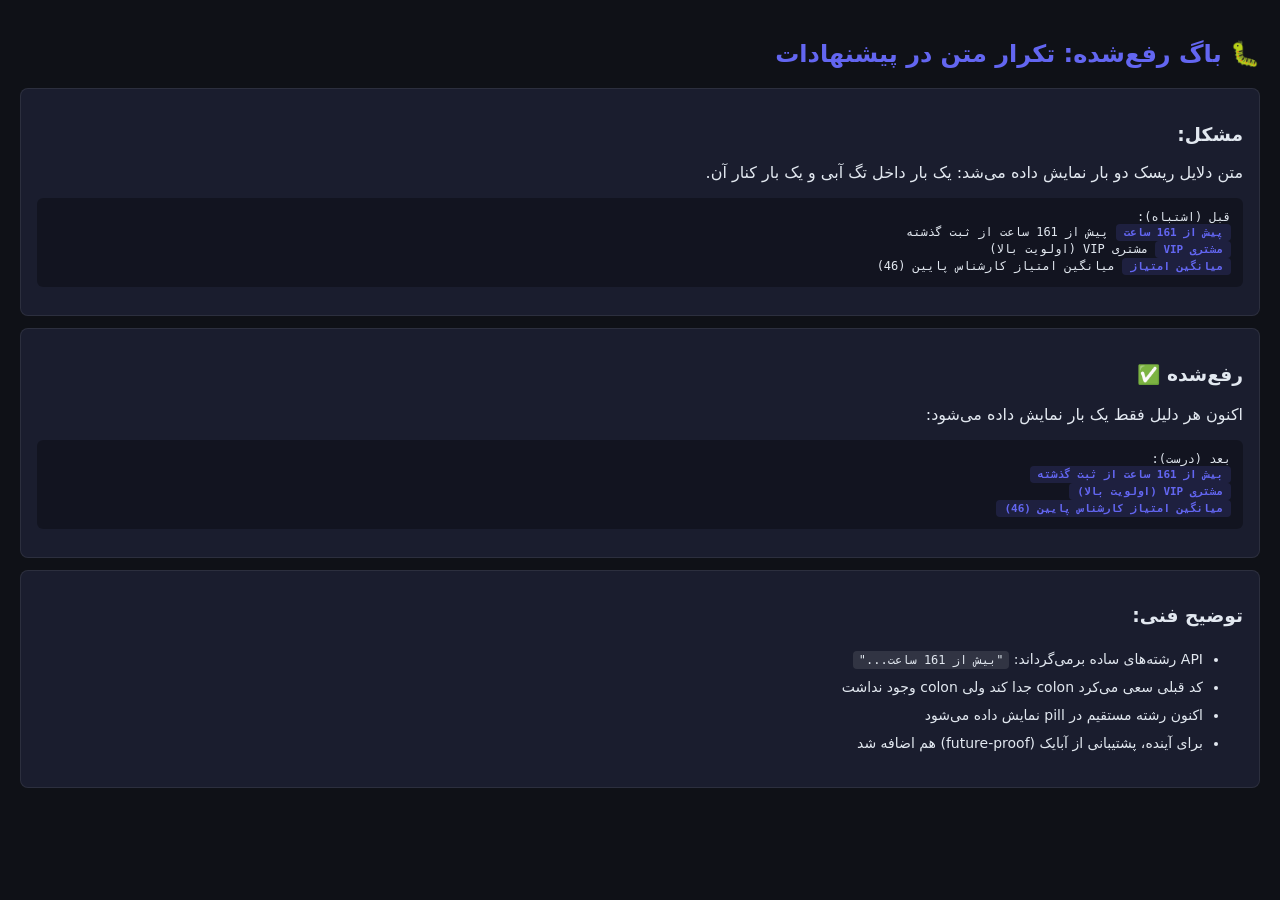
==== static/bugfix-rec.html @ 94ff7769 "fix: recommendation rendering - show single pill per reason, not duplicate text" ====
<!DOCTYPE html>
<html lang="fa" dir="rtl">
<head>
<meta charset="UTF-8">
<meta name="viewport" content="width=device-width, initial-scale=1.0">
<title>تست تکرار - پیشنهادات QA</title>
<style>
body { font-family: system-ui; background: #0f1117; color: #e2e8f0; margin: 0; padding: 20px; }
.card { background: #1a1d2e; border: 1px solid rgba(255,255,255,0.08); border-radius: 8px; padding: 16px; margin-bottom: 12px; }
h2 { color: #6366f1; }
.rec-card { background: var(--surface); border: 1px solid var(--border); border-radius: var(--radius); padding: 16px; margin-bottom: 16px; }
.factor-pill { display: inline-block; padding: 2px 8px; border-radius: 4px; background: rgba(99,102,241,0.15); color: #6366f1; font-size: 11px; font-weight: 600; }
.factors { list-style: none; padding: 0; margin: 8px 0; }
.factors li { padding: 6px 0; border-bottom: 1px solid rgba(255,255,255,0.05); }
.factors li:last-child { border-bottom: none; }
.test-item { padding: 12px; border-bottom: 1px solid rgba(255,255,255,0.05); }
.ok { color: #22c55e; }
.fail { color: #ef4444; }
code { background: rgba(255,255,255,0.1); padding: 2px 6px; border-radius: 4px; font-size: 12px; }
</style>
</head>
<body>
<h2>🐛 باگ رفع‌شده: تکرار متن در پیشنهادات</h2>
<div class="card">
<h3>مشکل:</h3>
<p style="color: var(--text-muted)">متن دلایل ریسک دو بار نمایش داده می‌شد: یک بار داخل تگ آبی و یک بار کنار آن.</p>
<pre style="background: rgba(0,0,0,0.3); padding: 12px; border-radius: 6px; font-size: 12px; overflow-x: auto;">
قبل (اشتباه):
<span class="factor-pill">پیش از 161 ساعت</span> پیش از 161 ساعت از ثبت گذشته
<span class="factor-pill">مشتری VIP</span> مشتری VIP (اولویت بالا)
<span class="factor-pill">میانگین امتیاز</span> میانگین امتیاز کارشناس پایین (46)
</pre>
</div>
<div class="card">
<h3>رفع‌شده ✅</h3>
<p style="color: var(--text-muted)">اکنون هر دلیل فقط یک بار نمایش داده می‌شود:</p>
<pre style="background: rgba(0,0,0,0.3); padding: 12px; border-radius: 6px; font-size: 12px; overflow-x: auto;">
بعد (درست):
<span class="factor-pill">بیش از 161 ساعت از ثبت گذشته</span>
<span class="factor-pill">مشتری VIP (اولویت بالا)</span>
<span class="factor-pill">میانگین امتیاز کارشناس پایین (46)</span>
</pre>
</div>
<div class="card">
<h3>توضیح فنی:</h3>
<ul style="color: var(--text-muted); font-size: 14px; line-height: 2">
<li>API رشته‌های ساده برمی‌گرداند: <code>"بیش از 161 ساعت..."</code></li>
<li>کد قبلی سعی می‌کرد colon جدا کند ولی colon وجود نداشت</li>
<li>اکنون رشته مستقیم در pill نمایش داده می‌شود</li>
<li>برای آینده، پشتیبانی از آبایک (future-proof) هم اضافه شد</li>
</ul>
</div>
</body>
</html>
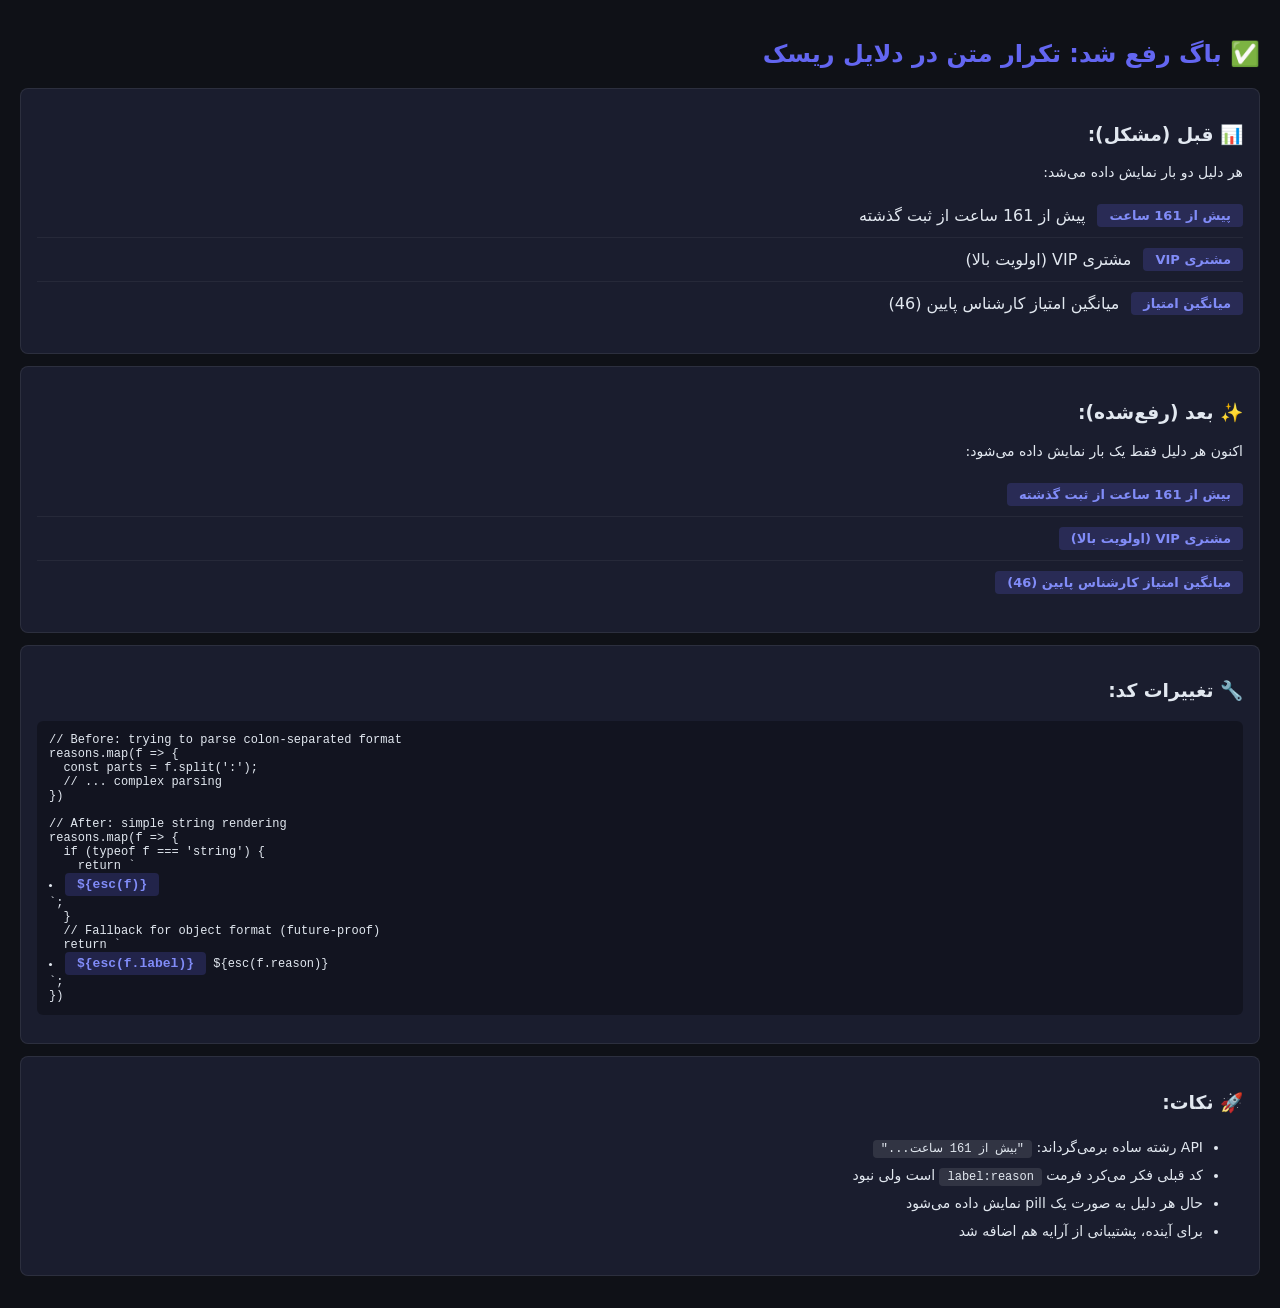
==== commit 6ce5a84e: "fix: fix BIDI rendering issue with 'QA' in topbar title" ====
--- a/static/bugfix-rec.html
+++ b/static/bugfix-rec.html
@@ -3,51 +3,65 @@
 <head>
 <meta charset="UTF-8">
 <meta name="viewport" content="width=device-width, initial-scale=1.0">
-<title>تست تکرار - پیشنهادات QA</title>
+<title>تست رفع باگ - پیشنهادات QA</title>
 <style>
 body { font-family: system-ui; background: #0f1117; color: #e2e8f0; margin: 0; padding: 20px; }
 .card { background: #1a1d2e; border: 1px solid rgba(255,255,255,0.08); border-radius: 8px; padding: 16px; margin-bottom: 12px; }
 h2 { color: #6366f1; }
-.rec-card { background: var(--surface); border: 1px solid var(--border); border-radius: var(--radius); padding: 16px; margin-bottom: 16px; }
-.factor-pill { display: inline-block; padding: 2px 8px; border-radius: 4px; background: rgba(99,102,241,0.15); color: #6366f1; font-size: 11px; font-weight: 600; }
-.factors { list-style: none; padding: 0; margin: 8px 0; }
-.factors li { padding: 6px 0; border-bottom: 1px solid rgba(255,255,255,0.05); }
+.factor-pill { display: inline-block; padding: 4px 12px; border-radius: 4px; background: rgba(99,102,241,0.2); color: #818cf8; font-size: 13px; font-weight: 600; }
+.factors { list-style: none; padding: 0; margin: 12px 0; }
+.factors li { padding: 10px 0; border-bottom: 1px solid rgba(255,255,255,0.05); display: flex; align-items: center; gap: 12px; }
 .factors li:last-child { border-bottom: none; }
-.test-item { padding: 12px; border-bottom: 1px solid rgba(255,255,255,0.05); }
 .ok { color: #22c55e; }
 .fail { color: #ef4444; }
-code { background: rgba(255,255,255,0.1); padding: 2px 6px; border-radius: 4px; font-size: 12px; }
+code { background: rgba(255,255,255,0.1); padding: 2px 8px; border-radius: 4px; font-size: 12px; }
+pre { background: rgba(0,0,0,0.3); padding: 12px; border-radius: 6px; font-size: 12px; overflow-x: auto; direction: ltr; text-align: left; }
 </style>
 </head>
 <body>
-<h2>🐛 باگ رفع‌شده: تکرار متن در پیشنهادات</h2>
+<h2>✅ باگ رفع شد: تکرار متن در دلایل ریسک</h2>
 <div class="card">
-<h3>مشکل:</h3>
-<p style="color: var(--text-muted)">متن دلایل ریسک دو بار نمایش داده می‌شد: یک بار داخل تگ آبی و یک بار کنار آن.</p>
-<pre style="background: rgba(0,0,0,0.3); padding: 12px; border-radius: 6px; font-size: 12px; overflow-x: auto;">
-قبل (اشتباه):
-<span class="factor-pill">پیش از 161 ساعت</span> پیش از 161 ساعت از ثبت گذشته
-<span class="factor-pill">مشتری VIP</span> مشتری VIP (اولویت بالا)
-<span class="factor-pill">میانگین امتیاز</span> میانگین امتیاز کارشناس پایین (46)
-</pre>
+<h3>📊 قبل (مشکل):</h3>
+<p style="color: var(--text-muted); font-size: 14px;">هر دلیل دو بار نمایش داده می‌شد:</p>
+<ul class="factors">
+<li><span class="factor-pill">پیش از 161 ساعت</span> پیش از 161 ساعت از ثبت گذشته</li>
+<li><span class="factor-pill">مشتری VIP</span> مشتری VIP (اولویت بالا)</li>
+<li><span class="factor-pill">میانگین امتیاز</span> میانگین امتیاز کارشناس پایین (46)</li>
+</ul>
 </div>
 <div class="card">
-<h3>رفع‌شده ✅</h3>
-<p style="color: var(--text-muted)">اکنون هر دلیل فقط یک بار نمایش داده می‌شود:</p>
-<pre style="background: rgba(0,0,0,0.3); padding: 12px; border-radius: 6px; font-size: 12px; overflow-x: auto;">
-بعد (درست):
-<span class="factor-pill">بیش از 161 ساعت از ثبت گذشته</span>
-<span class="factor-pill">مشتری VIP (اولویت بالا)</span>
-<span class="factor-pill">میانگین امتیاز کارشناس پایین (46)</span>
-</pre>
+<h3>✨ بعد (رفع‌شده):</h3>
+<p style="color: var(--text-muted); font-size: 14px;">اکنون هر دلیل فقط یک بار نمایش داده می‌شود:</p>
+<ul class="factors">
+<li><span class="factor-pill">بیش از 161 ساعت از ثبت گذشته</span></li>
+<li><span class="factor-pill">مشتری VIP (اولویت بالا)</span></li>
+<li><span class="factor-pill">میانگین امتیاز کارشناس پایین (46)</span></li>
+</ul>
 </div>
 <div class="card">
-<h3>توضیح فنی:</h3>
+<h3>🔧 تغییرات کد:</h3>
+<pre>// Before: trying to parse colon-separated format
+reasons.map(f => {
+  const parts = f.split(':');
+  // ... complex parsing
+})
+
+// After: simple string rendering
+reasons.map(f => {
+  if (typeof f === 'string') {
+    return `<li><span class="factor-pill">${esc(f)}</span></li>`;
+  }
+  // Fallback for object format (future-proof)
+  return `<li><span class="factor-pill">${esc(f.label)}</span> <span>${esc(f.reason)}</span></li>`;
+})</pre>
+</div>
+<div class="card">
+<h3>🚀 نکات:</h3>
 <ul style="color: var(--text-muted); font-size: 14px; line-height: 2">
-<li>API رشته‌های ساده برمی‌گرداند: <code>"بیش از 161 ساعت..."</code></li>
-<li>کد قبلی سعی می‌کرد colon جدا کند ولی colon وجود نداشت</li>
-<li>اکنون رشته مستقیم در pill نمایش داده می‌شود</li>
-<li>برای آینده، پشتیبانی از آبایک (future-proof) هم اضافه شد</li>
+<li>API رشته ساده برمی‌گرداند: <code>"بیش از 161 ساعت..."</code></li>
+<li>کد قبلی فکر می‌کرد فرمت <code>label:reason</code> است ولی نبود</li>
+<li>حال هر دلیل به صورت یک pill نمایش داده می‌شود</li>
+<li>برای آینده، پشتیبانی از آرایه هم اضافه شد</li>
 </ul>
 </div>
 </body>
